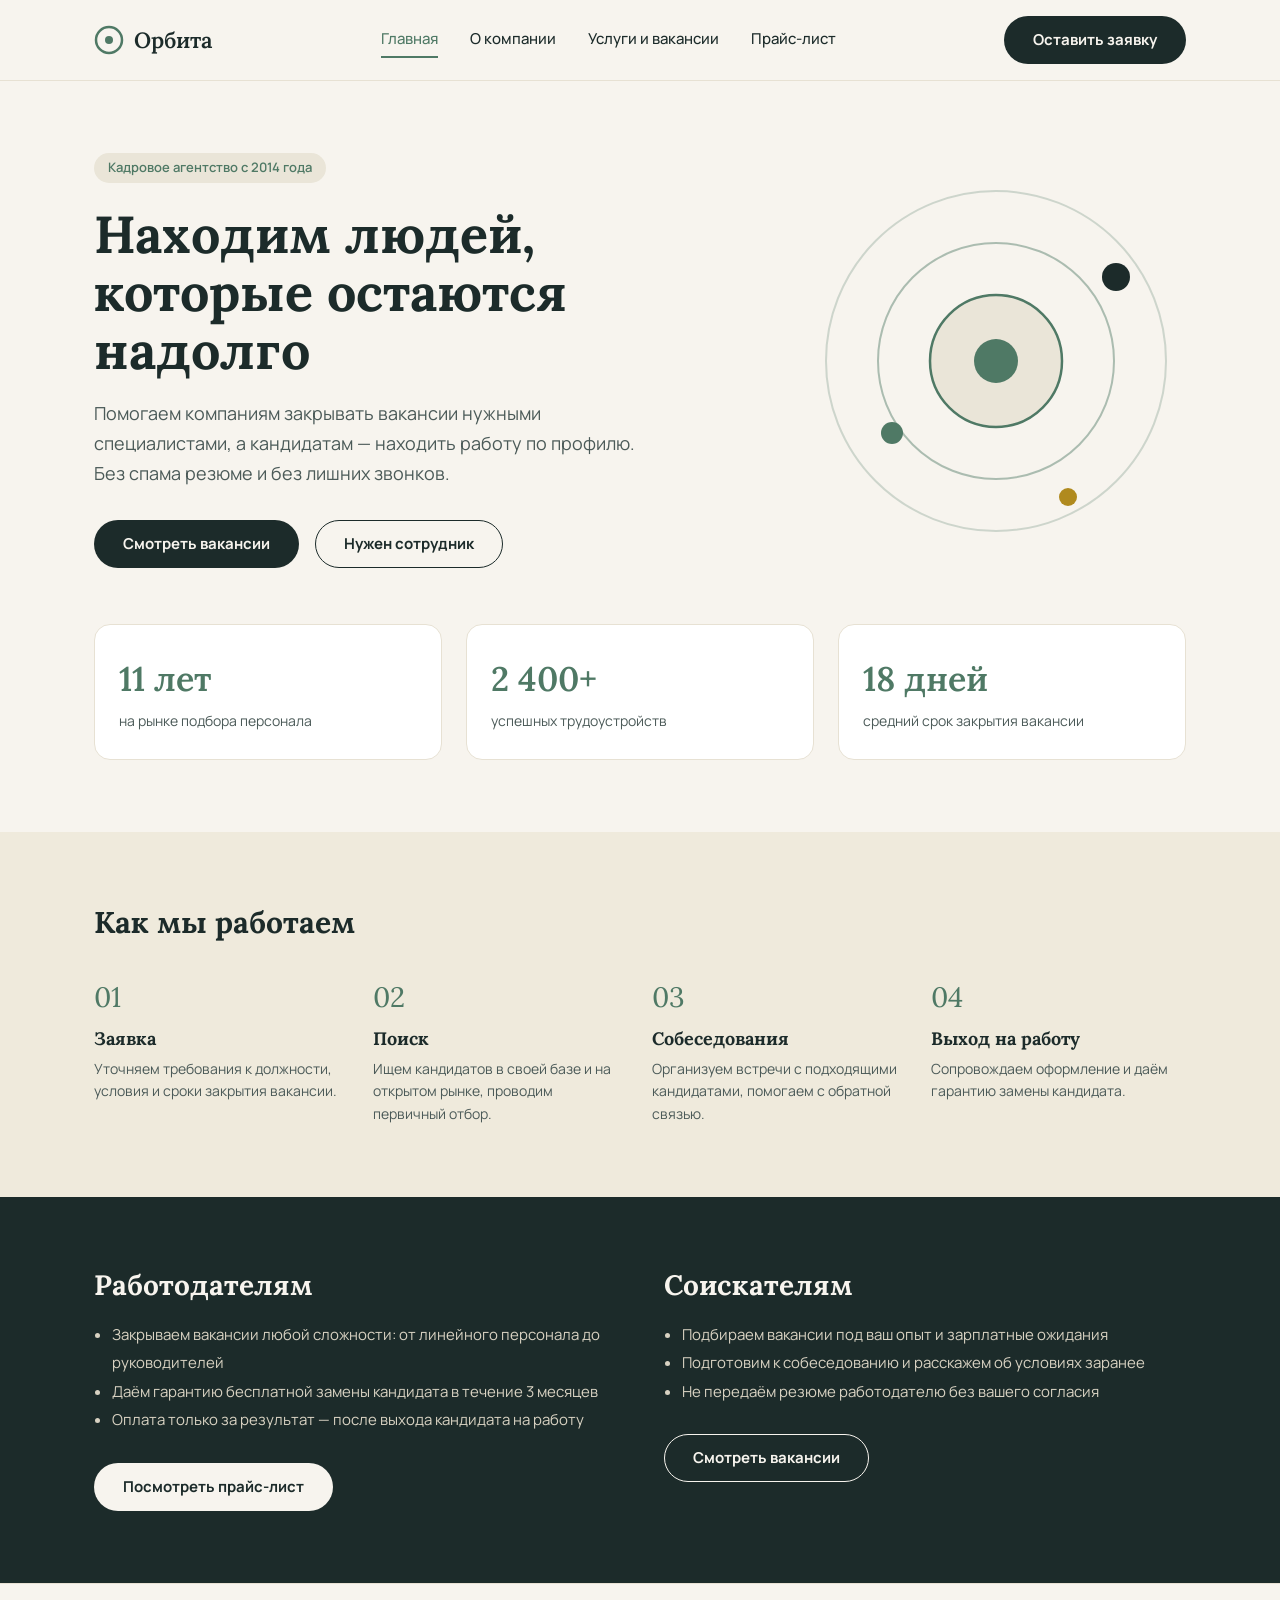
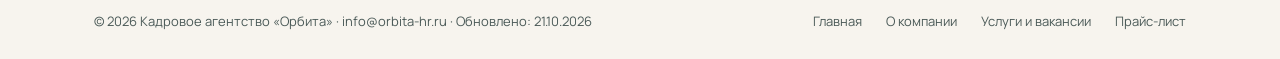
==== index.html @ 06c94a87 "Add files via upload" ====
<!doctype html>
<html lang="ru">
<head>
<meta charset="utf-8">
<meta name="viewport" content="width=device-width, initial-scale=1">
<meta name="description" content="Кадровое агентство «Орбита»: подбор персонала для бизнеса и поиск работы для кандидатов.">
<title>Главная — Кадровое агентство «Орбита»</title>
<link rel="preconnect" href="https://fonts.googleapis.com">
<link rel="preconnect" href="https://fonts.gstatic.com" crossorigin>
<link rel="stylesheet" href="https://fonts.googleapis.com/css2?family=Lora:wght@500;600&family=Manrope:wght@400;500;700;800&display=swap">
<link rel="stylesheet" href="styles.css">
</head>
<body>

  <!-- HEADER -->
  <header>
    <a href="index.html" class="logo">
      <svg width="30" height="30" viewBox="0 0 30 30" fill="none" aria-hidden="true">
        <circle cx="15" cy="15" r="13" stroke="#4F7965" stroke-width="2.5"/>
        <circle cx="15" cy="15" r="4" fill="#4F7965"/>
      </svg>
      <span>Орбита</span>
    </a>
    <button class="menu-toggle" type="button" aria-label="Открыть меню" aria-expanded="false">&#9776;</button>
    <nav class="main-nav">
      <a href="index.html" class="active">Главная</a>
      <a href="about.html">О компании</a>
      <a href="catalog.html">Услуги и вакансии</a>
      <a href="price.html">Прайс-лист</a>
    </nav>
    <a href="about.html#contacts" class="btn btn-primary header-cta">Оставить заявку</a>
  </header>

  <!-- HERO -->
  <section class="hero">
    <div class="container hero-inner">
      <div class="hero-text">
        <span class="pill">Кадровое агентство с 2014 года</span>
        <h1>Находим людей, которые остаются надолго</h1>
        <p>Помогаем компаниям закрывать вакансии нужными специалистами, а кандидатам — находить работу по профилю. Без спама резюме и без лишних звонков.</p>
        <div class="hero-actions">
          <a href="catalog.html" class="btn btn-primary">Смотреть вакансии</a>
          <a href="about.html#contacts" class="btn btn-outline">Нужен сотрудник</a>
        </div>
      </div>
      <div class="hero-art" aria-hidden="true">
      <svg viewBox="0 0 380 380" fill="none" xmlns="http://www.w3.org/2000/svg">
        <circle cx="190" cy="190" r="170" stroke="#4F7965" stroke-opacity="0.25" stroke-width="2"/>
        <circle cx="190" cy="190" r="118" stroke="#4F7965" stroke-opacity="0.45" stroke-width="2"/>
        <circle cx="190" cy="190" r="66" fill="#EAE5D8" stroke="#4F7965" stroke-width="2.5"/>
        <circle cx="190" cy="190" r="22" fill="#4F7965"/>
        <circle cx="310" cy="106" r="14" fill="#1C2B2A"/>
        <circle cx="86" cy="262" r="11" fill="#4F7965"/>
        <circle cx="262" cy="326" r="9" fill="#B08A1E"/>
      </svg>
      </div>
    </div>
  </section>

  <!-- STATS -->
  <section class="home-stats container">
    <div class="stats">
      <div class="stat card"><div class="stat-number">11 лет</div><div class="stat-label">на рынке подбора персонала</div></div>
      <div class="stat card"><div class="stat-number">2 400+</div><div class="stat-label">успешных трудоустройств</div></div>
      <div class="stat card"><div class="stat-number">18 дней</div><div class="stat-label">средний срок закрытия вакансии</div></div>
    </div>
  </section>

  <!-- PROCESS -->
  <section id="process" class="process">
    <div class="container">
      <h2>Как мы работаем</h2>
      <div class="process-steps">
        <div class="step"><div class="step-number">01</div><h3>Заявка</h3><p>Уточняем требования к должности, условия и сроки закрытия вакансии.</p></div>
        <div class="step"><div class="step-number">02</div><h3>Поиск</h3><p>Ищем кандидатов в своей базе и на открытом рынке, проводим первичный отбор.</p></div>
        <div class="step"><div class="step-number">03</div><h3>Собеседования</h3><p>Организуем встречи с подходящими кандидатами, помогаем с обратной связью.</p></div>
        <div class="step"><div class="step-number">04</div><h3>Выход на работу</h3><p>Сопровождаем оформление и даём гарантию замены кандидата.</p></div>
      </div>
    </div>
  </section>

  <!-- EMPLOYERS / CANDIDATES -->
  <section id="employers" class="split">
    <div class="container split-inner">
      <div class="split-col">
        <h2>Работодателям</h2>
        <ul>
          <li>Закрываем вакансии любой сложности: от линейного персонала до руководителей</li>
          <li>Даём гарантию бесплатной замены кандидата в течение 3 месяцев</li>
          <li>Оплата только за результат — после выхода кандидата на работу</li>
        </ul>
        <a href="price.html" class="btn btn-light">Посмотреть прайс-лист</a>
      </div>
      <div class="split-col">
        <h2>Соискателям</h2>
        <ul>
          <li>Подбираем вакансии под ваш опыт и зарплатные ожидания</li>
          <li>Подготовим к собеседованию и расскажем об условиях заранее</li>
          <li>Не передаём резюме работодателю без вашего согласия</li>
        </ul>
        <a href="catalog.html" class="btn btn-outline-light">Смотреть вакансии</a>
      </div>
    </div>
  </section>

  <!-- FOOTER -->
  <footer>
    <span>© 2026 Кадровое агентство «Орбита» · info@orbita-hr.ru · Обновлено: 21.10.2026</span>
    <nav>
      <a href="index.html">Главная</a>
      <a href="about.html">О компании</a>
      <a href="catalog.html">Услуги и вакансии</a>
      <a href="price.html">Прайс-лист</a>
    </nav>
  </footer>

  <script src="js/main.js"></script>
</body>
</html>
---- styles.css ----
/* ==========================================================
   Орбита — стили сайта (адаптивная версия)
   ========================================================== */

* { box-sizing: border-box; }

html { -webkit-text-size-adjust: 100%; }

body {
  margin: 0;
  background: #F7F4EE;
  font-family: 'Manrope', Arial, sans-serif;
  color: #1C2B2A;
  line-height: 1.5;
}

h1, h2, h3 {
  font-family: 'Lora', Georgia, serif;
  margin: 0;
  line-height: 1.2;
}

img { max-width: 100%; height: auto; }

/* ---------- Ссылки (состояния: обычная, hover, active, посещённая) ---------- */

a { color: #1C2B2A; text-decoration: none; }
a:hover { color: #4F7965; text-decoration: underline; }
a:active { color: #B08A1E; }

.btn:hover, .btn:active, .logo:hover { text-decoration: none; }

/* ---------- Общие блоки ---------- */

.container {
  max-width: 1140px;
  margin: 0 auto;
  padding-left: 24px;
  padding-right: 24px;
}

.section { padding-top: 56px; padding-bottom: 56px; }
.section h2 { font-size: 28px; margin-bottom: 24px; }

.card {
  background: #FFFFFF;
  border: 1px solid #E7E1D3;
  border-radius: 16px;
}

.pill {
  display: inline-block;
  padding: 5px 14px;
  border-radius: 999px;
  background: #EAE5D8;
  font-size: 13px;
  font-weight: 600;
  color: #4F7965;
}

/* ---------- Кнопки ---------- */

.btn {
  display: inline-block;
  padding: 14px 28px;
  border-radius: 999px;
  font-weight: 700;
  font-size: 15px;
  line-height: 1.2;
  border: 1.5px solid transparent;
  cursor: pointer;
  font-family: inherit;
  text-align: center;
}

.btn-primary { background: #1C2B2A; color: #F7F4EE; }
.btn-primary:hover { background: #4F7965; color: #F7F4EE; }

.btn-outline { border-color: #1C2B2A; color: #1C2B2A; background: transparent; }
.btn-outline:hover { background: #1C2B2A; color: #F7F4EE; }

.btn-light { background: #F7F4EE; color: #1C2B2A; }
.btn-light:hover { background: #FFFFFF; color: #1C2B2A; }

.btn-outline-light { border-color: #F7F4EE; color: #F7F4EE; background: transparent; }
.btn-outline-light:hover { background: #F7F4EE; color: #1C2B2A; }

.btn-sm { padding: 10px 22px; font-size: 14px; }

/* ---------- Шапка ---------- */

header {
  display: flex;
  align-items: center;
  justify-content: space-between;
  flex-wrap: wrap;
  gap: 16px;
  padding: 16px 24px;
  background: #F7F4EE;
  border-bottom: 1px solid #E7E1D3;
}

.logo { display: flex; align-items: center; gap: 10px; }
.logo span { font-family: 'Lora', Georgia, serif; font-size: 22px; font-weight: 600; }

nav.main-nav { display: flex; gap: 32px; font-size: 15px; font-weight: 500; }

nav.main-nav a { padding: 6px 0; border-bottom: 2px solid transparent; }
nav.main-nav a:hover { text-decoration: none; border-bottom-color: #4F7965; }
nav.main-nav a.active { color: #4F7965; border-bottom-color: #4F7965; }

.menu-toggle { display: none; }

/* ---------- Главная: hero ---------- */

.hero { padding-top: 72px; padding-bottom: 56px; }

.hero-inner {
  display: flex;
  align-items: center;
  justify-content: space-between;
  gap: 48px;
}

.hero-text { flex: 1 1 520px; }

.hero h1 { font-size: 52px; line-height: 1.12; margin-top: 22px; }

.hero p {
  font-size: 18px;
  line-height: 1.65;
  color: #4B5A58;
  max-width: 560px;
  margin: 20px 0 0;
}

.hero-actions { display: flex; flex-wrap: wrap; gap: 16px; margin-top: 32px; }

.hero-art { flex: 0 1 380px; }
.hero-art svg { display: block; width: 100%; height: auto; }

/* ---------- Показатели ---------- */

.stats { display: flex; flex-wrap: wrap; gap: 24px; }

.stat { flex: 1 1 200px; padding: 28px 24px; }

.stat-number {
  font-family: 'Lora', Georgia, serif;
  font-size: 34px;
  font-weight: 600;
  color: #4F7965;
}

.stat-label { font-size: 14px; color: #4B5A58; margin-top: 6px; }

.home-stats { padding-bottom: 72px; }

/* ---------- Как мы работаем ---------- */

.process { padding: 72px 0; background: #EFEADC; }
.process h2 { font-size: 30px; margin-bottom: 36px; }

.process-steps { display: flex; flex-wrap: wrap; gap: 32px 24px; }

.step { flex: 1 1 220px; }
.step-number { font-family: 'Lora', Georgia, serif; font-size: 28px; color: #4F7965; }
.step h3 { font-size: 18px; margin-top: 10px; }
.step p { font-size: 14px; color: #4B5A58; margin: 8px 0 0; line-height: 1.6; }

/* ---------- Работодателям / Соискателям ---------- */

.split { padding: 72px 0; background: #1C2B2A; color: #F7F4EE; }

.split-inner { display: flex; flex-wrap: wrap; gap: 48px; }

.split-col { flex: 1 1 320px; }
.split-col h2 { font-size: 28px; color: #F7F4EE; }

.split-col ul {
  padding-left: 18px;
  margin: 18px 0 28px;
  line-height: 1.9;
  font-size: 15px;
  color: #D8D2C2;
}

/* ---------- Заголовок внутренних страниц ---------- */

.page-head { padding: 48px 0 40px; background: #EFEADC; border-bottom: 1px solid #E7E1D3; }
.page-head h1 { font-size: 40px; }
.lead { font-size: 17px; line-height: 1.65; color: #4B5A58; max-width: 760px; margin: 14px 0 0; }

/* ---------- О компании ---------- */

.about-text { max-width: 760px; font-size: 16px; line-height: 1.75; margin: 0 0 40px; }

/* ---------- Контакты ---------- */

.contacts-inner { display: flex; flex-wrap: wrap; gap: 32px; }

.contact-form { flex: 1 1 320px; display: flex; flex-direction: column; gap: 16px; }
.contact-form label { font-size: 14px; font-weight: 600; }

.contact-form input,
.contact-form textarea {
  display: block;
  width: 100%;
  margin-top: 6px;
  padding: 13px 14px;
  border: 1px solid #D8D2C2;
  border-radius: 10px;
  background: #FFFFFF;
  font-size: 16px;
  font-family: inherit;
  color: #1C2B2A;
}

.contact-form input:focus,
.contact-form textarea:focus { outline: 2px solid #4F7965; border-color: #4F7965; }

.contact-form textarea { resize: vertical; }
.contact-form .btn { align-self: flex-start; }

.contact-info { flex: 1 1 320px; }
.contact-info .card { padding: 28px; }
.contact-info h3 { font-size: 18px; margin-bottom: 14px; }
.contact-info p { font-size: 15px; color: #4B5A58; line-height: 2; margin: 0; }

.map-wrap {
  margin-top: 32px;
  border-radius: 16px;
  overflow: hidden;
  border: 1px solid #E7E1D3;
}
.map-wrap iframe { display: block; width: 100%; height: 380px; border: 0; }

/* ---------- Каталог услуг ---------- */

.service-grid { display: flex; flex-wrap: wrap; gap: 24px; }

.service { flex: 1 1 280px; padding: 20px; }

.service img {
  display: block;
  width: 100%;
  height: 200px;
  object-fit: cover;
  border-radius: 12px;
}

.service h3 { font-size: 20px; margin-top: 18px; }
.service p { font-size: 14px; line-height: 1.6; color: #4B5A58; margin: 10px 0 0; }
.service ul { padding-left: 18px; margin: 14px 0 0; font-size: 14px; line-height: 1.9; }

.service .specs {
  margin-top: 16px;
  padding-top: 14px;
  border-top: 1px solid #E7E1D3;
  font-size: 13px;
  font-weight: 600;
  color: #4F7965;
}

/* ---------- Вакансии ---------- */

.vacancies-subtitle { font-size: 15px; color: #4B5A58; margin: -12px 0 28px; }

.vacancy-list { display: flex; flex-direction: column; gap: 14px; }

.vacancy-card {
  padding: 22px 28px;
  display: flex;
  align-items: center;
  justify-content: space-between;
  flex-wrap: wrap;
  gap: 14px;
}

.vacancy-card h3 { font-size: 18px; }
.vacancy-card p { font-size: 14px; color: #4B5A58; margin: 6px 0 0; }

/* ---------- Прайс-лист ---------- */

.price-wrap { overflow-x: auto; border-radius: 16px; border: 1px solid #E7E1D3; }

.price { width: 100%; border-collapse: collapse; background: #FFFFFF; font-size: 15px; }

.price th, .price td { padding: 14px 18px; border-bottom: 1px solid #E7E1D3; text-align: left; }

.price th { background: #1C2B2A; color: #F7F4EE; font-weight: 700; white-space: nowrap; }

.price .group td { background: #EFEADC; font-weight: 700; color: #1C2B2A; }

.p-low  { background: #DDEBE3; font-weight: 700; white-space: nowrap; }
.p-mid  { background: #FFF3C9; font-weight: 700; white-space: nowrap; }
.p-high { background: #F6D5D0; font-weight: 700; white-space: nowrap; }

.price-legend { font-size: 13px; color: #4B5A58; margin: 16px 0 0; }

/* ---------- Подвал ---------- */

footer {
  display: flex;
  align-items: center;
  justify-content: space-between;
  flex-wrap: wrap;
  gap: 12px 24px;
  padding: 28px 24px;
  border-top: 1px solid #E7E1D3;
  font-size: 13px;
  color: #4B5A58;
}

footer nav { display: flex; flex-wrap: wrap; gap: 12px 24px; }
footer nav a { color: #4B5A58; }
footer nav a:hover { color: #4F7965; }

/* ---------- Выравнивание шапки/подвала по контейнеру на широких экранах ---------- */

@media (min-width: 1188px) {
  header, footer {
    padding-left: calc((100% - 1140px) / 2 + 24px);
    padding-right: calc((100% - 1140px) / 2 + 24px);
  }
}

/* ---------- Планшеты и телефоны ---------- */

@media (max-width: 860px) {
  .hero-art { display: none; }
  .hero h1 { font-size: 40px; }
}

@media (max-width: 768px) {
  header { padding: 12px 20px; }

  .menu-toggle {
    display: block;
    width: 44px;
    height: 44px;
    font-size: 24px;
    line-height: 1;
    background: transparent;
    border: 1.5px solid #1C2B2A;
    border-radius: 10px;
    cursor: pointer;
    color: #1C2B2A;
  }

  .header-cta { display: none; }

  nav.main-nav {
    display: none;
    order: 3;
    width: 100%;
    flex-direction: column;
    gap: 0;
  }
  nav.main-nav.open { display: flex; }
  nav.main-nav a { padding: 14px 0; border-top: 1px solid #E7E1D3; border-bottom: 0; }
  nav.main-nav a.active { border-bottom: 0; }

  .container { padding-left: 20px; padding-right: 20px; }
  footer { padding: 24px 20px; flex-direction: column; align-items: flex-start; }

  .hero { padding-top: 40px; padding-bottom: 32px; }
  .hero h1 { font-size: 34px; }
  .hero p { font-size: 16px; }
  .home-stats { padding-bottom: 48px; }

  .process, .split { padding: 48px 0; }
  .section { padding-top: 40px; padding-bottom: 40px; }
  .section h2, .process h2 { font-size: 24px; }
  .page-head { padding: 32px 0 28px; }
  .page-head h1 { font-size: 30px; }

  .stat { padding: 20px; }
  .stat-number { font-size: 28px; }

  .service img { height: 180px; }
  .map-wrap iframe { height: 300px; }
}

@media (max-width: 480px) {
  .hero-actions .btn,
  .split-col .btn,
  .contact-form .btn { width: 100%; }

  .stat { flex-basis: 140px; }

  .vacancy-card { flex-direction: column; align-items: flex-start; padding: 20px; }
  .vacancy-card .btn { width: 100%; }
}

/* ---------- Прайс на телефоне: каждая строка таблицы становится карточкой ---------- */

@media (max-width: 640px) {
  .price-wrap { border: 0; overflow: visible; }

  .price, .price tbody, .price tr, .price td { display: block; width: 100%; }

  .price { background: transparent; }

  .price thead { display: none; }

  .price tr {
    margin-bottom: 12px;
    background: #FFFFFF;
    border: 1px solid #E7E1D3;
    border-radius: 14px;
    overflow: hidden;
  }

  .price .group { border: 0; background: transparent; margin: 24px 0 10px; }
  .price .group td { padding: 0; border: 0; background: transparent; font-size: 18px; font-family: 'Lora', Georgia, serif; }

  .price td {
    display: flex;
    justify-content: space-between;
    gap: 16px;
    padding: 11px 16px;
    border-bottom: 1px solid #E7E1D3;
    text-align: right;
  }

  .price td:last-child { border-bottom: 0; }

  .price td::before {
    content: attr(data-label);
    flex: 0 0 auto;
    font-weight: 600;
    color: #4B5A58;
    text-align: left;
  }

  .price td:first-child { font-weight: 700; background: #EFEADC; }
  .price td:first-child::before { color: #4B5A58; }

  .price .group td:first-child { display: block; background: transparent; text-align: left; }
  .price .group td::before { content: none; }
}
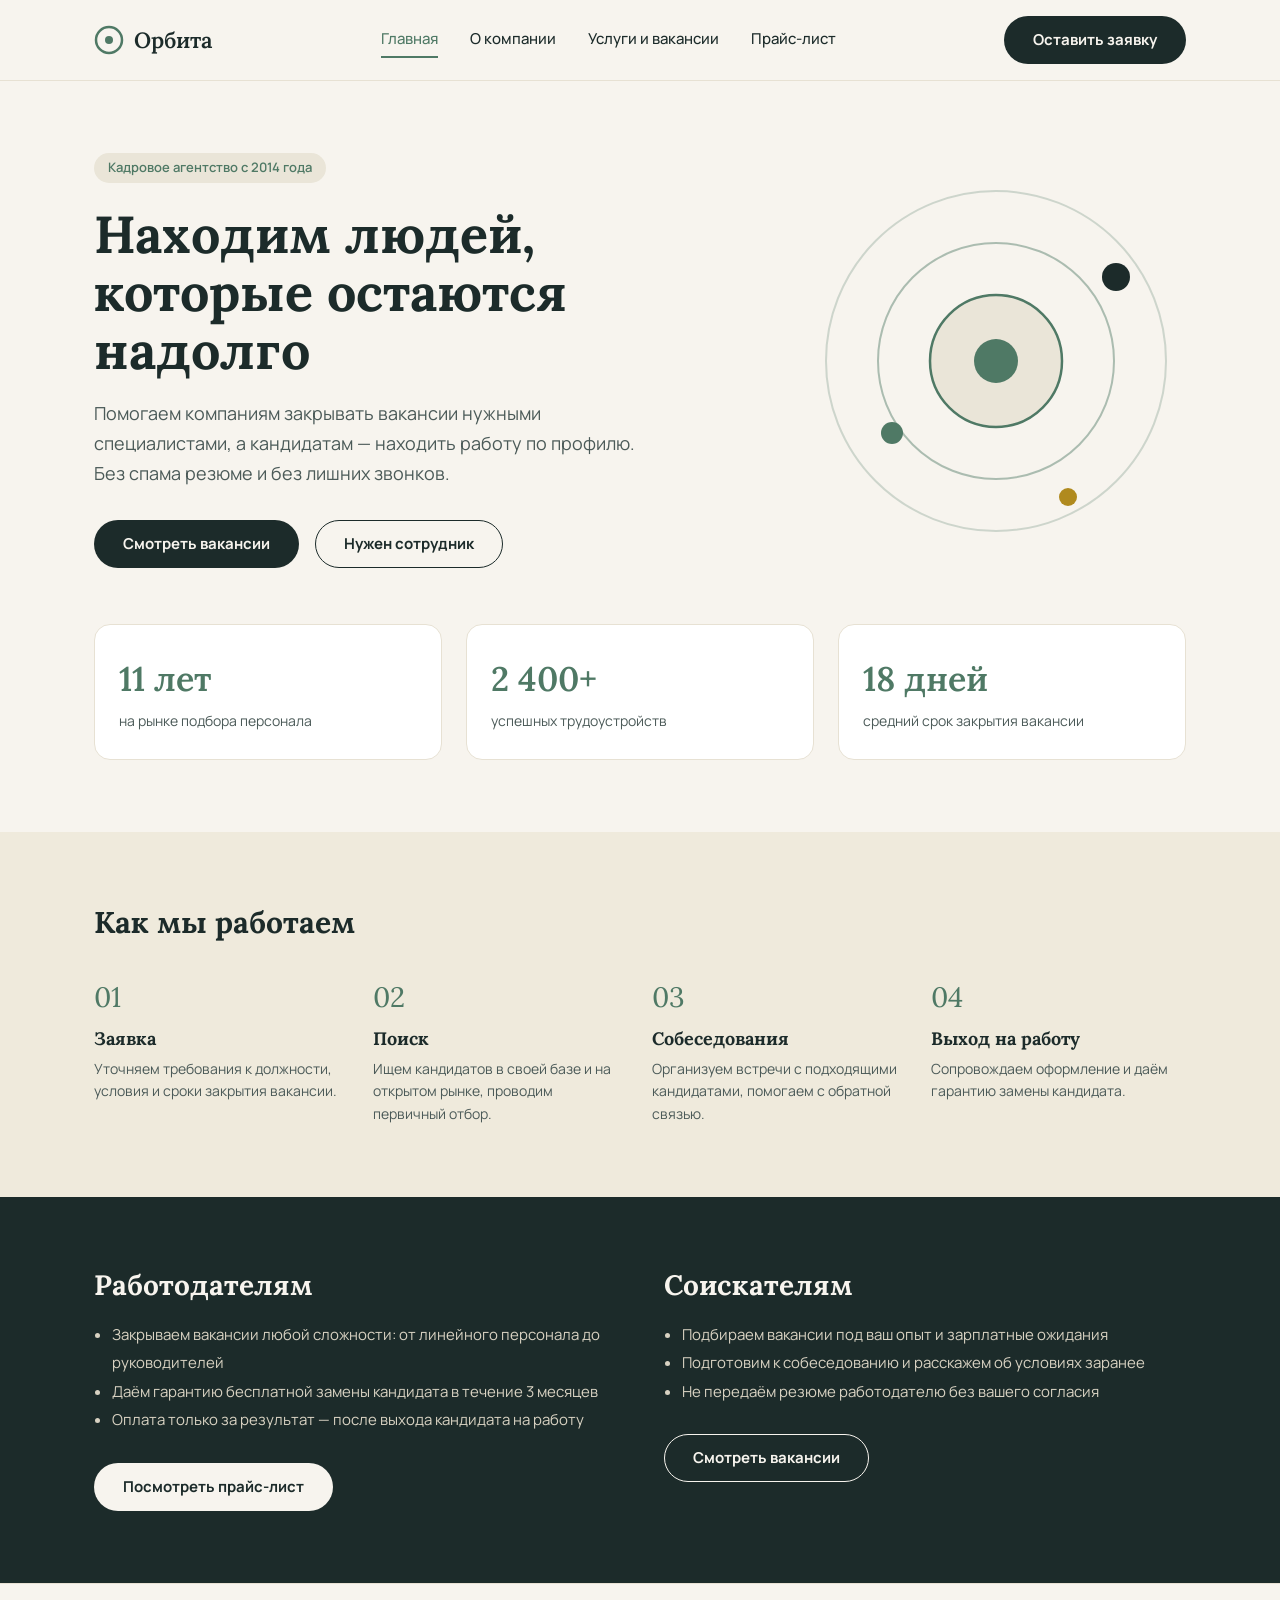
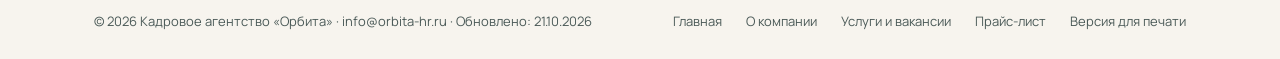
==== commit 8cc17535: "Add files via upload" ====
--- a/index.html
+++ b/index.html
@@ -9,6 +9,9 @@
 <link rel="preconnect" href="https://fonts.gstatic.com" crossorigin>
 <link rel="stylesheet" href="https://fonts.googleapis.com/css2?family=Lora:wght@500;600&family=Manrope:wght@400;500;700;800&display=swap">
 <link rel="stylesheet" href="styles.css">
+<link rel="stylesheet" href="a11y.css">
+<link rel="stylesheet" href="print.css" media="print">
+<script>try{var a=JSON.parse(localStorage.getItem('orbita-a11y')||'{}'),c=document.documentElement.classList;if(+a.fs)c.add('a11y-fs-'+a.fs);if(a.color)c.add('a11y-c-'+a.color);if(+a.sp)c.add('a11y-sp');if(+a.font)c.add('a11y-font');if(a.img===0)c.add('a11y-noimg')}catch(e){}</script>
 </head>
 <body>
 
@@ -21,14 +24,16 @@
       </svg>
       <span>Орбита</span>
     </a>
-    <button class="menu-toggle" type="button" aria-label="Открыть меню" aria-expanded="false">&#9776;</button>
-    <nav class="main-nav">
+    <nav class="main-nav" id="main-nav" aria-label="Основное меню">
       <a href="index.html" class="active">Главная</a>
       <a href="about.html">О компании</a>
       <a href="catalog.html">Услуги и вакансии</a>
       <a href="price.html">Прайс-лист</a>
     </nav>
-    <a href="about.html#contacts" class="btn btn-primary header-cta">Оставить заявку</a>
+    <div class="header-actions">
+      <a href="about.html#contacts" class="btn btn-primary header-cta">Оставить заявку</a>
+      <button class="menu-toggle" type="button" aria-label="Открыть меню" aria-expanded="false" aria-controls="main-nav">&#9776;</button>
+    </div>
   </header>
 
   <!-- HERO -->
@@ -111,9 +116,11 @@
       <a href="about.html">О компании</a>
       <a href="catalog.html">Услуги и вакансии</a>
       <a href="price.html">Прайс-лист</a>
+      <button type="button" class="link-btn" data-print>Версия для печати</button>
     </nav>
   </footer>
 
   <script src="js/main.js"></script>
+  <script src="js/a11y.js"></script>
 </body>
 </html>
--- a/styles.css
+++ b/styles.css
@@ -98,6 +98,8 @@
   padding: 16px 24px;
   background: #F7F4EE;
   border-bottom: 1px solid #E7E1D3;
+  position: relative;   /* от шапки позиционируется выпадающее меню на телефоне */
+  z-index: 30;
 }
 
 .logo { display: flex; align-items: center; gap: 10px; }
@@ -109,7 +111,10 @@
 nav.main-nav a:hover { text-decoration: none; border-bottom-color: #4F7965; }
 nav.main-nav a.active { color: #4F7965; border-bottom-color: #4F7965; }
 
+.header-actions { display: flex; align-items: center; gap: 12px; }
+
 .menu-toggle { display: none; }
+
 
 /* ---------- Главная: hero ---------- */
 
@@ -325,18 +330,23 @@
   }
 }
 
-/* ---------- Планшеты и телефоны ---------- */
-
-@media (max-width: 860px) {
-  .hero-art { display: none; }
-  .hero h1 { font-size: 40px; }
-}
-
-@media (max-width: 768px) {
-  header { padding: 12px 20px; }
+/* ---------- Промежуточная ширина: чуть плотнее шапка ---------- */
+
+@media (min-width: 901px) and (max-width: 1100px) {
+  nav.main-nav { gap: 22px; }
+}
+
+/* ---------- Меню на телефоне и планшете: выпадающая панель под кнопкой ---------- */
+
+@media (max-width: 900px) {
+  header { padding: 12px 20px; flex-wrap: nowrap; }
+
+  .header-cta { display: none; }
 
   .menu-toggle {
-    display: block;
+    display: flex;
+    align-items: center;
+    justify-content: center;
     width: 44px;
     height: 44px;
     font-size: 24px;
@@ -347,20 +357,44 @@
     cursor: pointer;
     color: #1C2B2A;
   }
-
-  .header-cta { display: none; }
-
+  .menu-toggle[aria-expanded="true"] { background: #1C2B2A; color: #F7F4EE; }
+
+  /* Панель меню: прижата к правому краю, сразу под кнопкой, поверх контента */
   nav.main-nav {
     display: none;
-    order: 3;
-    width: 100%;
+    position: absolute;
+    top: calc(100% - 6px);
+    right: 20px;
+    width: min(280px, calc(100% - 40px));
     flex-direction: column;
     gap: 0;
+    padding: 6px 0;
+    background: #FFFFFF;
+    border: 1px solid #E7E1D3;
+    border-radius: 14px;
+    box-shadow: 0 14px 34px rgba(28, 43, 42, 0.18);
+    z-index: 40;
   }
   nav.main-nav.open { display: flex; }
-  nav.main-nav a { padding: 14px 0; border-top: 1px solid #E7E1D3; border-bottom: 0; }
-  nav.main-nav a.active { border-bottom: 0; }
-
+
+  nav.main-nav a {
+    padding: 14px 20px;
+    border-top: 1px solid #E7E1D3;
+    border-bottom: 0;
+  }
+  nav.main-nav a:first-child { border-top: 0; }
+  nav.main-nav a:hover { background: #F7F4EE; }
+  nav.main-nav a.active { background: #EFEADC; border-bottom: 0; }
+}
+
+/* ---------- Планшеты и телефоны ---------- */
+
+@media (max-width: 860px) {
+  .hero-art { display: none; }
+  .hero h1 { font-size: 40px; }
+}
+
+@media (max-width: 768px) {
   .container { padding-left: 20px; padding-right: 20px; }
   footer { padding: 24px 20px; flex-direction: column; align-items: flex-start; }
 
@@ -440,3 +474,137 @@
   .price .group td:first-child { display: block; background: transparent; text-align: left; }
   .price .group td::before { content: none; }
 }
+
+/* ==========================================================
+   Общие дополнения
+   ========================================================== */
+
+/* hidden должен скрывать даже элементы с display: flex */
+[hidden] { display: none !important; }
+
+/* Заметная рамка фокуса для навигации с клавиатуры */
+:focus-visible { outline: 3px solid #B08A1E; outline-offset: 2px; }
+
+/* Кнопка, оформленная как ссылка (например, «Версия для печати» в подвале) */
+.link-btn {
+  background: none;
+  border: 0;
+  padding: 0;
+  font: inherit;
+  color: #4B5A58;
+  cursor: pointer;
+}
+.link-btn:hover { color: #4F7965; text-decoration: underline; }
+
+/* Строка с адресом и датой — видна только при печати */
+.print-meta { display: none; }
+
+/* ==========================================================
+   Умные фильтры (вакансии и прайс-лист)
+   ========================================================== */
+
+.filters {
+  display: flex;
+  flex-direction: column;
+  gap: 18px;
+  margin: 0 0 24px;
+  padding: 20px;
+  background: #FFFFFF;
+  border: 1px solid #E7E1D3;
+  border-radius: 16px;
+}
+
+.filters-row { display: flex; flex-wrap: wrap; align-items: flex-end; gap: 14px 16px; }
+
+.f-field { display: flex; flex-direction: column; gap: 6px; flex: 1 1 180px; min-width: 0; }
+.f-field.f-wide { flex: 2 1 280px; }
+
+.f-label { font-size: 13px; font-weight: 700; color: #4B5A58; }
+
+.f-field input[type="search"],
+.f-field select {
+  width: 100%;
+  min-height: 44px;
+  padding: 10px 12px;
+  border: 1px solid #D8D2C2;
+  border-radius: 10px;
+  background: #FFFFFF;
+  font: inherit;
+  font-size: 15px;
+  color: #1C2B2A;
+}
+
+.f-field input[type="range"] { width: 100%; min-height: 44px; accent-color: #4F7965; }
+
+.chips { display: flex; flex-wrap: wrap; gap: 8px; }
+
+.chip {
+  min-height: 40px;
+  padding: 8px 16px;
+  border: 1.5px solid #D8D2C2;
+  border-radius: 999px;
+  background: #FFFFFF;
+  font: inherit;
+  font-size: 14px;
+  font-weight: 600;
+  color: #1C2B2A;
+  cursor: pointer;
+}
+.chip:hover { border-color: #4F7965; }
+.chip[aria-pressed="true"] { background: #1C2B2A; border-color: #1C2B2A; color: #F7F4EE; }
+.chip:disabled { opacity: 0.45; cursor: not-allowed; }
+.chip .count { margin-left: 4px; font-weight: 500; opacity: 0.75; }
+
+.check {
+  display: inline-flex;
+  align-items: center;
+  gap: 10px;
+  min-height: 44px;
+  font-size: 14px;
+  font-weight: 600;
+  cursor: pointer;
+}
+.check input { width: 20px; height: 20px; accent-color: #4F7965; }
+
+.filters-bar {
+  display: flex;
+  flex-wrap: wrap;
+  align-items: center;
+  justify-content: space-between;
+  gap: 8px 16px;
+  padding-top: 14px;
+  border-top: 1px solid #E7E1D3;
+}
+
+.filters-count { font-size: 14px; color: #4B5A58; }
+.filters-count strong { color: #1C2B2A; }
+
+.f-reset {
+  padding: 8px 2px;
+  background: none;
+  border: 0;
+  font: inherit;
+  font-size: 14px;
+  font-weight: 700;
+  color: #4F7965;
+  text-decoration: underline;
+  cursor: pointer;
+}
+.f-reset:disabled { color: #8A9694; text-decoration: none; cursor: default; }
+
+.f-empty {
+  margin: 0;
+  padding: 32px 20px;
+  text-align: center;
+  font-size: 15px;
+  color: #4B5A58;
+  background: #FFFFFF;
+  border: 1px dashed #D8D2C2;
+  border-radius: 16px;
+}
+.f-empty .f-reset { display: block; margin: 10px auto 0; }
+
+@media (max-width: 480px) {
+  .filters { padding: 16px; }
+  .f-field, .f-field.f-wide { flex-basis: 100%; }
+}
--- a/a11y.css
+++ b/a11y.css
@@ -0,0 +1,220 @@
+/* ==========================================================
+   Версия для слабовидящих
+   Панель настроек + режимы (классы на <html>, ставит js/a11y.js):
+   a11y-fs-1 / a11y-fs-2     — размер текста
+   a11y-c-bw / wb / blue     — цветовые схемы
+   a11y-sp                   — увеличенные интервалы
+   a11y-font                 — шрифт Arial
+   a11y-noimg                — изображения скрыты
+   ========================================================== */
+
+@media screen {
+
+/* ---------- Кнопка в шапке ---------- */
+
+.a11y-toggle {
+  display: inline-flex;
+  align-items: center;
+  justify-content: center;
+  gap: 8px;
+  height: 44px;
+  padding: 0 16px;
+  background: transparent;
+  border: 1.5px solid #1C2B2A;
+  border-radius: 999px;
+  font: inherit;
+  font-size: 14px;
+  font-weight: 700;
+  color: #1C2B2A;
+  cursor: pointer;
+}
+.a11y-toggle svg { width: 20px; height: 20px; flex: none; }
+.a11y-toggle:hover,
+.a11y-toggle[aria-expanded="true"] { background: #1C2B2A; color: #F7F4EE; }
+.a11y-toggle.is-active::after {
+  content: "";
+  width: 8px; height: 8px;
+  border-radius: 50%;
+  background: #B08A1E;
+}
+
+@media (max-width: 1100px) {
+  .a11y-toggle { width: 44px; padding: 0; border-radius: 10px; }
+  .a11y-toggle .label { display: none; }
+  .a11y-toggle.is-active::after { display: none; }
+  .a11y-toggle.is-active { box-shadow: inset 0 0 0 2px #B08A1E; }
+}
+
+/* ---------- Панель настроек ---------- */
+
+.a11y-panel { background: #1C2B2A; color: #F7F4EE; }
+
+.a11y-inner {
+  display: flex;
+  flex-wrap: wrap;
+  gap: 18px 32px;
+  padding-top: 18px;
+  padding-bottom: 18px;
+}
+
+.a11y-group { display: flex; flex-direction: column; gap: 8px; }
+.a11y-label { font-size: 13px; font-weight: 700; color: #D8D2C2; }
+.a11y-row { display: flex; flex-wrap: wrap; gap: 8px; }
+
+.a11y-btn {
+  min-height: 44px;
+  min-width: 44px;
+  padding: 8px 14px;
+  background: transparent;
+  border: 2px solid #F7F4EE;
+  border-radius: 10px;
+  font: inherit;
+  font-size: 15px;
+  font-weight: 700;
+  color: #F7F4EE;
+  cursor: pointer;
+}
+.a11y-btn:hover { background: rgba(247, 244, 238, 0.14); }
+.a11y-btn[aria-pressed="true"] { background: #F7F4EE; color: #1C2B2A; }
+
+.a11y-btn.a11y-sw-bw,   .a11y-btn.a11y-sw-bw:hover   { background: #FFFFFF; color: #000000; }
+.a11y-btn.a11y-sw-wb,   .a11y-btn.a11y-sw-wb:hover   { background: #000000; color: #FFFFFF; }
+.a11y-btn.a11y-sw-blue, .a11y-btn.a11y-sw-blue:hover { background: #9DD1FF; color: #063462; }
+.a11y-btn.a11y-sw[aria-pressed="true"] { outline: 4px solid #E7C34A; outline-offset: 2px; }
+
+.a11y-actions { display: flex; flex-wrap: wrap; align-items: flex-end; gap: 8px; margin-left: auto; }
+
+@media (max-width: 480px) {
+  .a11y-group, .a11y-actions { width: 100%; margin-left: 0; }
+  .a11y-btn { flex: 1 1 auto; }
+}
+
+/* ---------- Размер текста ---------- */
+
+html.a11y-fs-1 body { zoom: 1.2; }
+html.a11y-fs-2 body { zoom: 1.5; }
+
+/* При увеличенном тексте шапка не помещается в одну строку — используем
+   компактное меню («бургер») и на широких экранах, и убираем подпись у кнопки */
+
+html:is(.a11y-fs-1, .a11y-fs-2) header,
+html:is(.a11y-fs-1, .a11y-fs-2) footer { padding-left: 24px; padding-right: 24px; }
+
+html:is(.a11y-fs-1, .a11y-fs-2) .a11y-toggle { width: 44px; padding: 0; border-radius: 10px; }
+html:is(.a11y-fs-1, .a11y-fs-2) .a11y-toggle .label { display: none; }
+
+@media (max-width: 1400px) {
+  html:is(.a11y-fs-1, .a11y-fs-2) header { flex-wrap: nowrap; }
+  html:is(.a11y-fs-1, .a11y-fs-2) .header-cta { display: none; }
+
+  html:is(.a11y-fs-1, .a11y-fs-2) .menu-toggle {
+    display: flex;
+    align-items: center;
+    justify-content: center;
+    width: 44px;
+    height: 44px;
+    font-size: 24px;
+    line-height: 1;
+    background: transparent;
+    border: 1.5px solid #1C2B2A;
+    border-radius: 10px;
+    cursor: pointer;
+    color: #1C2B2A;
+  }
+  html:is(.a11y-fs-1, .a11y-fs-2) .menu-toggle[aria-expanded="true"] { background: #1C2B2A; color: #F7F4EE; }
+
+  html:is(.a11y-fs-1, .a11y-fs-2) nav.main-nav {
+    display: none;
+    position: absolute;
+    top: calc(100% - 6px);
+    right: 24px;
+    width: min(280px, calc(100% - 48px));
+    flex-direction: column;
+    gap: 0;
+    padding: 6px 0;
+    background: #FFFFFF;
+    border: 1px solid #E7E1D3;
+    border-radius: 14px;
+    box-shadow: 0 14px 34px rgba(28, 43, 42, 0.18);
+    z-index: 40;
+  }
+  html:is(.a11y-fs-1, .a11y-fs-2) nav.main-nav.open { display: flex; }
+  html:is(.a11y-fs-1, .a11y-fs-2) nav.main-nav a { padding: 14px 20px; border-top: 1px solid #E7E1D3; border-bottom: 0; }
+  html:is(.a11y-fs-1, .a11y-fs-2) nav.main-nav a:first-child { border-top: 0; }
+  html:is(.a11y-fs-1, .a11y-fs-2) nav.main-nav a.active { background: #EFEADC; border-bottom: 0; }
+}
+
+/* ---------- Интервалы и шрифт ---------- */
+
+html.a11y-sp body,
+html.a11y-sp body * {
+  letter-spacing: 0.04em !important;
+  word-spacing: 0.12em !important;
+  line-height: 1.8 !important;
+}
+
+html.a11y-font body,
+html.a11y-font body * { font-family: Arial, Helvetica, sans-serif !important; }
+
+/* ---------- Изображения ---------- */
+
+.a11y-alt { display: none; }
+html.a11y-noimg img { display: none !important; }
+html.a11y-noimg .hero-art { display: none !important; }
+html.a11y-noimg .a11y-alt {
+  display: block;
+  margin-bottom: 12px;
+  padding: 12px 14px;
+  border: 1px dashed currentColor;
+  border-radius: 8px;
+  font-size: 14px;
+}
+
+/* ---------- Цветовые схемы ---------- */
+
+html.a11y-c-bw   { --a-bg: #FFFFFF; --a-fg: #000000; }
+html.a11y-c-wb   { --a-bg: #000000; --a-fg: #FFFFFF; }
+html.a11y-c-blue { --a-bg: #9DD1FF; --a-fg: #063462; }
+
+html[class*="a11y-c-"] body,
+html[class*="a11y-c-"] body *:not(.a11y-sw) {
+  background-color: var(--a-bg) !important;
+  background-image: none !important;
+  color: var(--a-fg) !important;
+  border-color: var(--a-fg) !important;
+  box-shadow: none !important;
+  text-shadow: none !important;
+}
+
+html[class*="a11y-c-"] a { text-decoration: underline !important; }
+
+html[class*="a11y-c-"] .btn,
+html[class*="a11y-c-"] .card,
+html[class*="a11y-c-"] .chip,
+html[class*="a11y-c-"] .a11y-btn:not(.a11y-sw),
+html[class*="a11y-c-"] .menu-toggle,
+html[class*="a11y-c-"] .a11y-toggle,
+html[class*="a11y-c-"] input,
+html[class*="a11y-c-"] select,
+html[class*="a11y-c-"] textarea {
+  border-width: 2px !important;
+  border-style: solid !important;
+}
+
+/* Нажатые кнопки и текущий пункт меню — инверсия цветов */
+html[class*="a11y-c-"] [aria-pressed="true"]:not(.a11y-sw),
+html[class*="a11y-c-"] .menu-toggle[aria-expanded="true"],
+html[class*="a11y-c-"] .a11y-toggle[aria-expanded="true"],
+html[class*="a11y-c-"] nav.main-nav a.active {
+  background-color: var(--a-fg) !important;
+  color: var(--a-bg) !important;
+}
+
+html[class*="a11y-c-"] svg [fill]:not([fill="none"]) { fill: var(--a-fg) !important; }
+html[class*="a11y-c-"] svg [stroke] { stroke: var(--a-fg) !important; }
+html[class*="a11y-c-"] .hero-art { display: none !important; }
+html[class*="a11y-c-"] input[type="range"] { accent-color: var(--a-fg); }
+html[class*="a11y-c-"] ::placeholder { color: var(--a-fg) !important; opacity: 0.75; }
+html[class*="a11y-c-"] :focus-visible { outline: 4px solid var(--a-fg) !important; outline-offset: 3px; }
+
+}
--- a/print.css
+++ b/print.css
@@ -0,0 +1,119 @@
+/* ==========================================================
+   Версия для печати (подключается с media="print")
+   Убирает меню, кнопки, карту, формы и фильтры, оставляя
+   чистый чёрно-белый текст, который экономит тонер.
+   ========================================================== */
+
+@page { size: A4; margin: 16mm 14mm; }
+
+html, body {
+  background: #FFFFFF !important;
+  color: #000000 !important;
+  font-size: 11pt;
+  line-height: 1.5;
+  zoom: 1 !important;
+}
+
+/* Всё лишнее для бумаги */
+.header-actions, nav.main-nav, .menu-toggle, .a11y-toggle, .a11y-panel,
+.hero-art, .hero-actions, .map-wrap, .contact-form, .filters, .f-empty,
+.btn, footer nav, .service img, .a11y-alt {
+  display: none !important;
+}
+
+.container { max-width: none; padding-left: 0; padding-right: 0; }
+
+/* Шапка: логотип и контакты */
+header {
+  display: flex;
+  justify-content: space-between;
+  padding: 0 0 8pt;
+  margin-bottom: 14pt;
+  background: none;
+  border-bottom: 2px solid #000;
+}
+header::after {
+  content: "info@orbita-hr.ru · +7 (495) 123-45-67";
+  align-self: center;
+  font-size: 9pt;
+  color: #333;
+}
+.logo span { font-size: 16pt; }
+
+/* Заголовки */
+h1, h2, h3 { color: #000 !important; break-after: avoid; }
+h1 { font-size: 22pt; }
+h2 { font-size: 16pt; margin-bottom: 8pt; }
+h3 { font-size: 12pt; }
+
+/* Блоки без цветных фонов */
+.hero { padding: 0 0 12pt; }
+.hero h1 { margin-top: 8pt; }
+.hero p, .lead, .stat-label, .step p, .about-text, .service p,
+.vacancy-card p, .contact-info p, .price-legend, footer, footer span {
+  color: #222 !important;
+}
+.pill { background: none; border: 1px solid #000; color: #000; }
+
+.page-head, .process, .split, .home-stats, .section {
+  background: none !important;
+  color: #000 !important;
+  padding: 0 0 12pt;
+  margin: 0;
+  border: 0;
+}
+.page-head { border-bottom: 1px solid #000; margin-bottom: 12pt; }
+.split-col h2, .split-col ul { color: #000 !important; }
+.stat-number, .step-number { color: #000; }
+
+.card, .vacancy-card, .stat {
+  background: #FFF !important;
+  border: 1px solid #888 !important;
+  box-shadow: none !important;
+}
+
+section, .card, .step, .vacancy-card, .stat, tr, li { break-inside: avoid; }
+
+.vacancy-list { gap: 8pt; }
+.vacancy-card { padding: 8pt 12pt; }
+
+/* Ссылки: без цвета, адрес в скобках для внешних */
+a { color: #000 !important; text-decoration: none !important; }
+a[href^="http"]::after {
+  content: " (" attr(href) ")";
+  font-size: 9pt;
+  color: #444;
+  word-break: break-all;
+}
+
+/* Таблица прайса — всегда в виде настоящей таблицы */
+.price-wrap { border: 1px solid #000; overflow: visible; }
+.price { display: table !important; width: 100%; font-size: 10pt; background: #fff; }
+.price thead { display: table-header-group !important; }
+.price tbody { display: table-row-group !important; }
+.price tr { display: table-row !important; margin: 0; border: 0; border-radius: 0; }
+.price th, .price td { display: table-cell !important; text-align: left !important; padding: 6pt 8pt; border: 1px solid #888; }
+.price td::before { content: none !important; }
+.price th, .price .group td, .p-low, .p-mid, .p-high {
+  -webkit-print-color-adjust: exact;
+  print-color-adjust: exact;
+}
+.price th { background: #DDD !important; color: #000 !important; }
+.price .group td { background: #EEE !important; font-family: inherit; font-size: 10pt; }
+
+/* Адрес страницы и дата печати (строку создаёт js/main.js) */
+.print-meta {
+  display: block !important;
+  margin: 12pt 0 0;
+  padding-top: 6pt;
+  border-top: 1px solid #888;
+  font-size: 9pt;
+  color: #444;
+}
+
+footer {
+  display: block;
+  padding: 8pt 0 0;
+  border-top: 1px solid #000;
+  font-size: 9pt;
+}
